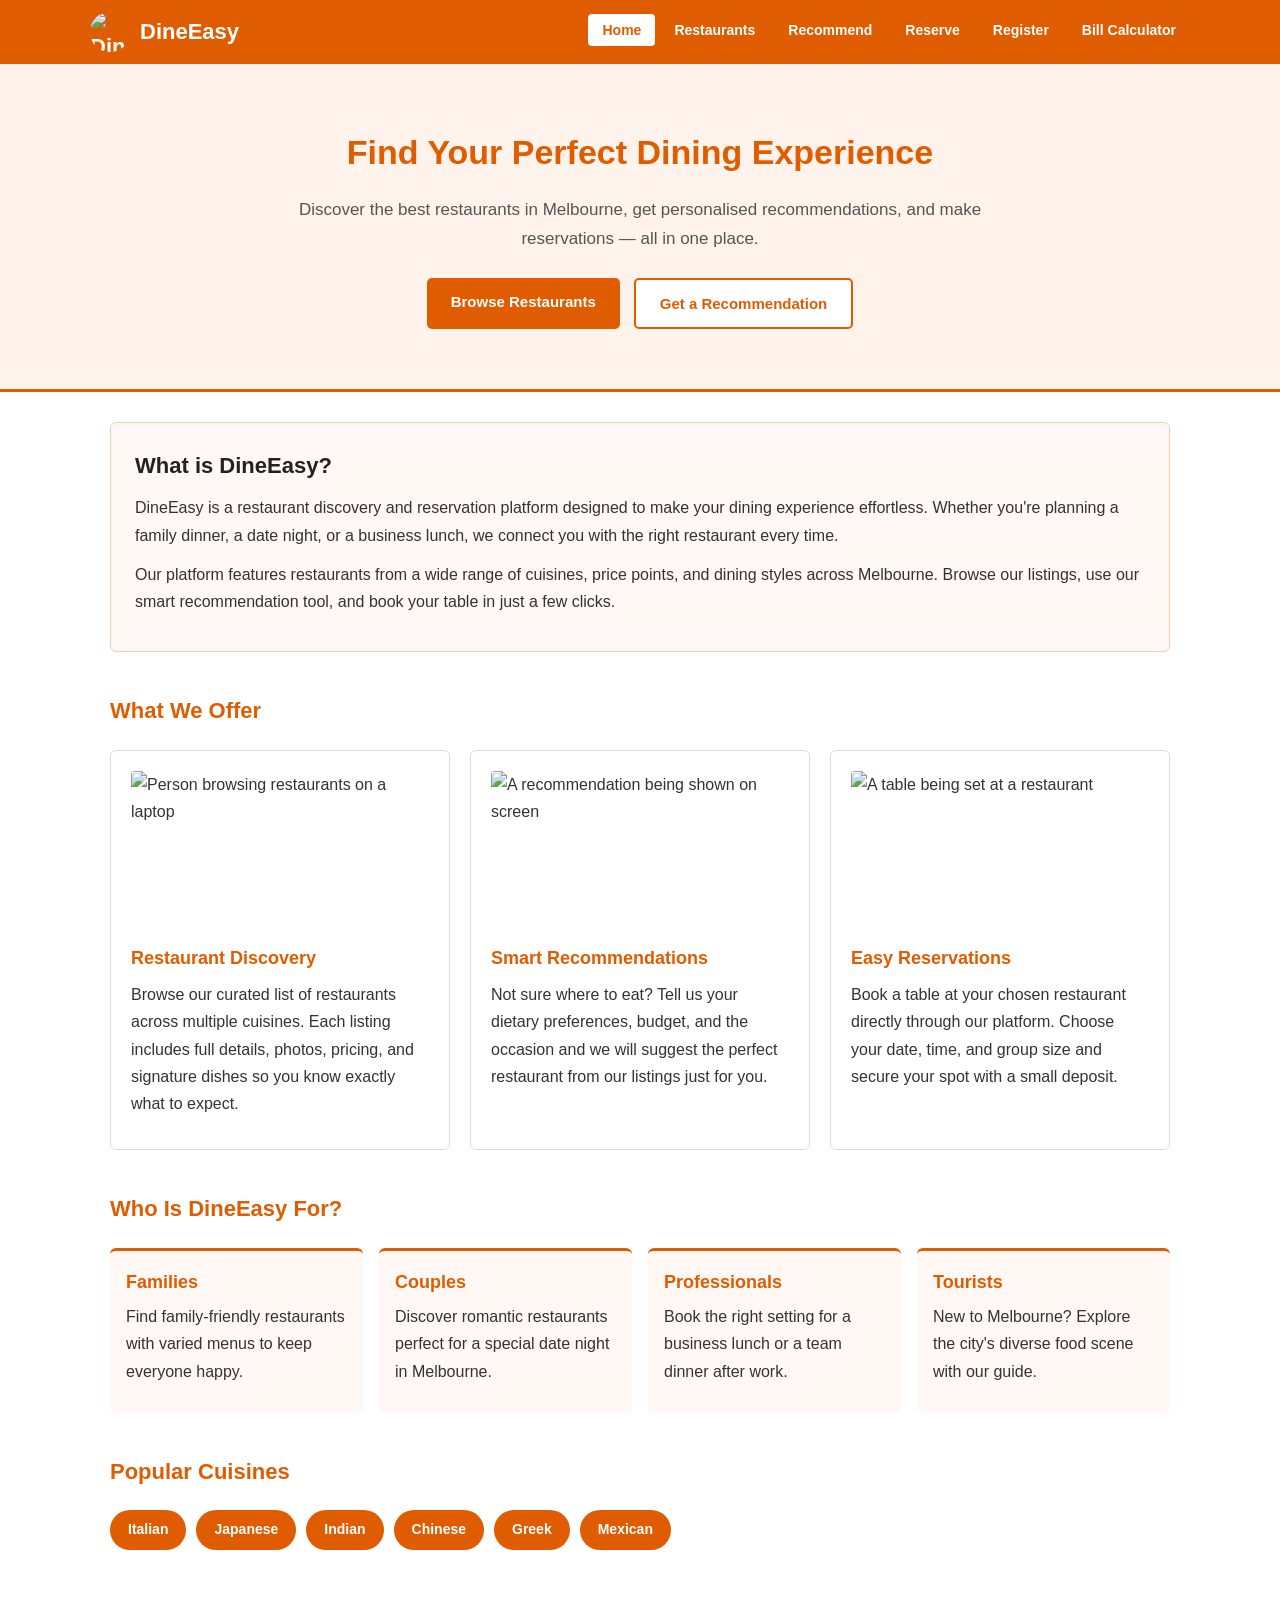
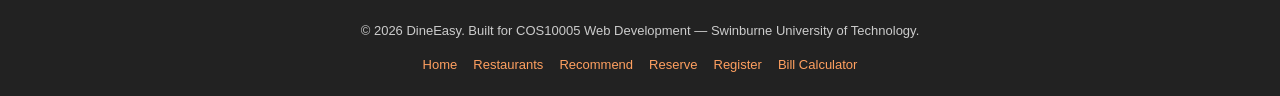
==== index.html @ e4858ee4 "Add files via upload" ====
<!DOCTYPE html>
<html lang="en">
<head>
    <meta charset="UTF-8">
    <meta name="viewport" content="width=device-width, initial-scale=1.0">
    <meta name="description" content="DineEasy - Discover and reserve restaurants in Melbourne">
    <title>DineEasy | Discover Melbourne Restaurants</title>
    <link rel="stylesheet" href="css/style.css">
</head>
<body>

    <!-- Header and navigation -->
    <header>
        <div class="header-inner">
            <div class="logo">
                <img src="images/logo.png" alt="DineEasy logo">
                <span>DineEasy</span>
            </div>
            <nav id="main-nav">
                <ul>
                    <li><a href="index.html" class="active">Home</a></li>
                    <li><a href="restaurants.html">Restaurants</a></li>
                    <li><a href="recommend.html">Recommend</a></li>
                    <li><a href="reservation.html">Reserve</a></li>
                    <li><a href="register.html">Register</a></li>
                    <li><a href="bill.html">Bill Calculator</a></li>
                </ul>
            </nav>
        </div>
    </header>

    <!-- Hero section -->
    <section class="hero">
        <div class="hero-inner">
            <h1>Find Your Perfect Dining Experience</h1>
            <p>Discover the best restaurants in Melbourne, get personalised recommendations, and make reservations — all in one place.</p>
            <div class="hero-buttons">
                <a href="restaurants.html" class="btn-primary">Browse Restaurants</a>
                <a href="recommend.html" class="btn-secondary">Get a Recommendation</a>
            </div>
        </div>
    </section>

    <main>

        <!-- About the platform -->
        <section class="about-section">
            <h2>What is DineEasy?</h2>
            <p>DineEasy is a restaurant discovery and reservation platform designed to make your dining experience effortless. Whether you're planning a family dinner, a date night, or a business lunch, we connect you with the right restaurant every time.</p>
            <p>Our platform features restaurants from a wide range of cuisines, price points, and dining styles across Melbourne. Browse our listings, use our smart recommendation tool, and book your table in just a few clicks.</p>
        </section>

        <!-- Services cards -->
        <section class="services-section">
            <h2>What We Offer</h2>
            <div class="cards-grid">

                <div class="card">
                    <img src="images/service1.jpg" alt="Person browsing restaurants on a laptop">
                    <h3>Restaurant Discovery</h3>
                    <p>Browse our curated list of restaurants across multiple cuisines. Each listing includes full details, photos, pricing, and signature dishes so you know exactly what to expect.</p>
                </div>

                <div class="card">
                    <img src="images/service2.jpg" alt="A recommendation being shown on screen">
                    <h3>Smart Recommendations</h3>
                    <p>Not sure where to eat? Tell us your dietary preferences, budget, and the occasion and we will suggest the perfect restaurant from our listings just for you.</p>
                </div>

                <div class="card">
                    <img src="images/service3.jpg" alt="A table being set at a restaurant">
                    <h3>Easy Reservations</h3>
                    <p>Book a table at your chosen restaurant directly through our platform. Choose your date, time, and group size and secure your spot with a small deposit.</p>
                </div>

            </div>
        </section>

        <!-- Who is it for -->
        <section class="users-section">
            <h2>Who Is DineEasy For?</h2>
            <div class="users-grid">
                <div class="user-item">
                    <h3>Families</h3>
                    <p>Find family-friendly restaurants with varied menus to keep everyone happy.</p>
                </div>
                <div class="user-item">
                    <h3>Couples</h3>
                    <p>Discover romantic restaurants perfect for a special date night in Melbourne.</p>
                </div>
                <div class="user-item">
                    <h3>Professionals</h3>
                    <p>Book the right setting for a business lunch or a team dinner after work.</p>
                </div>
                <div class="user-item">
                    <h3>Tourists</h3>
                    <p>New to Melbourne? Explore the city's diverse food scene with our guide.</p>
                </div>
            </div>
        </section>

        <!-- Quick links to restaurants -->
        <section class="quicklinks-section">
            <h2>Popular Cuisines</h2>
            <div class="cuisine-links">
                <a href="restaurants.html" class="cuisine-tag">Italian</a>
                <a href="restaurants.html" class="cuisine-tag">Japanese</a>
                <a href="restaurants.html" class="cuisine-tag">Indian</a>
                <a href="restaurants.html" class="cuisine-tag">Chinese</a>
                <a href="restaurants.html" class="cuisine-tag">Greek</a>
                <a href="restaurants.html" class="cuisine-tag">Mexican</a>
            </div>
        </section>

    </main>

    <footer>
        <p>&copy; 2026 DineEasy. Built for COS10005 Web Development — Swinburne University of Technology.</p>
        <nav class="footer-nav">
            <a href="index.html">Home</a>
            <a href="restaurants.html">Restaurants</a>
            <a href="recommend.html">Recommend</a>
            <a href="reservation.html">Reserve</a>
            <a href="register.html">Register</a>
            <a href="bill.html">Bill Calculator</a>
        </nav>
    </footer>

    <script src="js/script.js"></script>
</body>
</html>
---- css/style.css ----
/* style.css - DineEasy Restaurant Platform */
/* COS10005 Assignment 2 - Jenish Patel - 2026 */

/* ---- base / reset ---- */

* {
    box-sizing: border-box;
    margin: 0;
    padding: 0;
}

body {
    font-family: Arial, sans-serif;
    font-size: 16px;
    line-height: 1.7;
    color: #333;
    background-color: #fff;
}

/* grouping selector - all headings */
h1, h2, h3, h4 {
    color: #222;
    margin-bottom: 10px;
}

h1 { font-size: 30px; }
h2 { font-size: 22px; }
h3 { font-size: 18px; }

p { margin-bottom: 12px; }

/* element selector */
a { color: #e05c00; text-decoration: none; }
a:hover { text-decoration: underline; }
a:visited { color: #b84800; }

img {
    max-width: 100%;
    height: auto;
    display: block;
}

ul { padding-left: 20px; }
li { margin-bottom: 4px; }

/* ---- header ---- */

header {
    background-color: #e05c00;
    padding: 0 20px;
}

.header-inner {
    max-width: 1100px;
    margin: 0 auto;
    display: flex;
    align-items: center;
    justify-content: space-between;
    padding: 12px 0;
}

/* class selector */
.logo {
    display: flex;
    align-items: center;
    gap: 10px;
    color: white;
    font-size: 22px;
    font-weight: bold;
    text-decoration: none;
}

.logo img {
    width: 40px;
    height: 40px;
    border-radius: 50%;
    object-fit: cover;
}

/* ---- navigation ---- */

/* id selector */
#main-nav ul {
    list-style: none;
    display: flex;
    gap: 5px;
    padding: 0;
    margin: 0;
}

/* contextual selector */
#main-nav ul li a {
    color: white;
    padding: 8px 14px;
    border-radius: 4px;
    font-size: 14px;
    font-weight: bold;
    text-decoration: none;
    /* transition for hover effect */
    transition: background-color 0.3s ease;
}

/* pseudo-class */
#main-nav ul li a:hover {
    background-color: #b84800;
}

#main-nav ul li a:visited {
    color: white;
}

/* class selector - active page */
#main-nav ul li a.active {
    background-color: #fff;
    color: #e05c00;
}

/* ---- hero section ---- */

.hero {
    background-color: #fff3ec;
    padding: 60px 20px;
    text-align: center;
    border-bottom: 3px solid #e05c00;
}

.hero-inner {
    max-width: 700px;
    margin: 0 auto;
}

.hero h1 {
    font-size: 34px;
    color: #e05c00;
    margin-bottom: 14px;
}

.hero p {
    font-size: 17px;
    color: #555;
    margin-bottom: 24px;
}

.hero-buttons {
    display: flex;
    gap: 14px;
    justify-content: center;
    flex-wrap: wrap;
}

/* ---- buttons ---- */

/* class selector */
.btn-primary {
    background-color: #e05c00;
    color: white;
    padding: 11px 24px;
    border: none;
    border-radius: 5px;
    font-size: 15px;
    font-weight: bold;
    cursor: pointer;
    text-decoration: none;
    display: inline-block;
    transition: background-color 0.3s ease;
}

.btn-primary:hover {
    background-color: #b84800;
    text-decoration: none;
    color: white;
}

.btn-primary:visited {
    color: white;
}

/* class selector */
.btn-secondary {
    background-color: white;
    color: #e05c00;
    padding: 11px 24px;
    border: 2px solid #e05c00;
    border-radius: 5px;
    font-size: 15px;
    font-weight: bold;
    cursor: pointer;
    text-decoration: none;
    display: inline-block;
    transition: background-color 0.3s ease, color 0.3s ease;
}

.btn-secondary:hover {
    background-color: #e05c00;
    color: white;
    text-decoration: none;
}

/* ---- main layout ---- */

main {
    max-width: 1100px;
    margin: 30px auto;
    padding: 0 20px;
}

/* ---- page title section ---- */

.page-title {
    margin-bottom: 28px;
    border-left: 4px solid #e05c00;
    padding-left: 16px;
}

.page-title h1 {
    color: #e05c00;
    margin-bottom: 6px;
}

/* ---- home page sections ---- */

.about-section {
    margin-bottom: 40px;
    padding: 24px;
    background-color: #fff8f4;
    border-radius: 6px;
    border: 1px solid #f5cdb0;
}

.services-section,
.users-section,
.quicklinks-section {
    margin-bottom: 40px;
}

.services-section h2,
.users-section h2,
.quicklinks-section h2 {
    margin-bottom: 20px;
    color: #e05c00;
}

/* class selector - card grid */
.cards-grid {
    display: flex;
    gap: 20px;
    flex-wrap: wrap;
}

/* class selector */
.card {
    flex: 1;
    min-width: 250px;
    border: 1px solid #ddd;
    border-radius: 6px;
    padding: 20px;
    background-color: #fff;
}

/* contextual - img inside card */
.card img {
    width: 100%;
    height: 160px;
    object-fit: cover;
    border-radius: 4px;
    margin-bottom: 12px;
}

.card h3 {
    color: #e05c00;
    margin-bottom: 8px;
}

/* class selector */
.users-grid {
    display: flex;
    gap: 16px;
    flex-wrap: wrap;
}

.user-item {
    flex: 1;
    min-width: 200px;
    padding: 16px;
    background-color: #fff8f4;
    border-radius: 6px;
    border-top: 3px solid #e05c00;
}

.user-item h3 {
    color: #e05c00;
    margin-bottom: 6px;
}

/* cuisine tags */
.cuisine-links {
    display: flex;
    gap: 10px;
    flex-wrap: wrap;
}

/* class selector */
.cuisine-tag {
    background-color: #e05c00;
    color: white;
    padding: 8px 18px;
    border-radius: 20px;
    font-size: 14px;
    font-weight: bold;
    text-decoration: none;
    transition: background-color 0.3s ease;
}

.cuisine-tag:hover {
    background-color: #b84800;
    color: white;
    text-decoration: none;
}

/* ---- restaurant cards ---- */

/* class selector */
.restaurant-card {
    display: flex;
    gap: 24px;
    border: 1px solid #ddd;
    border-radius: 6px;
    padding: 20px;
    margin-bottom: 24px;
    background-color: #fff;
    align-items: flex-start;
}

/* contextual - img inside restaurant card */
.restaurant-card img {
    width: 240px;
    height: 200px;
    object-fit: cover;
    border-radius: 5px;
    flex-shrink: 0;
}

.restaurant-info { flex: 1; }

.restaurant-info h2 {
    color: #e05c00;
    margin-bottom: 6px;
}

/* class selector */
.cuisine-badge {
    display: inline-block;
    background-color: #e05c00;
    color: white;
    padding: 3px 12px;
    border-radius: 12px;
    font-size: 13px;
    font-weight: bold;
    margin-bottom: 10px;
}

.description {
    margin-bottom: 14px;
    font-size: 15px;
    color: #444;
}

.restaurant-details {
    display: flex;
    gap: 20px;
    flex-wrap: wrap;
    margin-bottom: 16px;
    background-color: #fff8f4;
    padding: 14px;
    border-radius: 5px;
}

.detail-item { flex: 1; min-width: 160px; }
.detail-item strong { color: #e05c00; display: block; margin-bottom: 4px; }
.detail-item ul { font-size: 14px; }
.detail-item p { font-size: 14px; margin-bottom: 0; }

/* ---- forms ---- */

.form-section {
    max-width: 620px;
    margin: 0 auto;
}

/* class selector */
.form-group {
    margin-bottom: 18px;
    display: flex;
    flex-direction: column;
}

/* element selector */
label {
    font-size: 14px;
    font-weight: bold;
    color: #333;
    margin-bottom: 5px;
}

/* element selectors grouped */
input[type="text"],
input[type="email"],
input[type="password"],
input[type="tel"],
input[type="number"],
input[type="date"],
input[type="time"],
select,
textarea {
    padding: 10px 12px;
    border: 1px solid #bbb;
    border-radius: 4px;
    font-size: 15px;
    font-family: Arial, sans-serif;
    width: 100%;
    transition: border-color 0.2s ease;
}

/* pseudo-class */
input[type="text"]:focus,
input[type="email"]:focus,
input[type="password"]:focus,
input[type="tel"]:focus,
input[type="number"]:focus,
input[type="date"]:focus,
input[type="time"]:focus,
select:focus,
textarea:focus {
    outline: none;
    border-color: #e05c00;
    box-shadow: 0 0 0 2px rgba(224, 92, 0, 0.15);
}

/* class selector */
.required { color: #c00; }

.radio-group,
.checkbox-group {
    display: flex;
    flex-wrap: wrap;
    gap: 12px;
    margin-top: 4px;
}

/* class selector */
.radio-label,
.checkbox-label {
    display: flex;
    align-items: center;
    gap: 6px;
    font-weight: normal;
    font-size: 15px;
    cursor: pointer;
}

/* class selector - error messages */
.error-msg {
    color: #c00;
    font-size: 13px;
    margin-top: 4px;
    display: block;
    min-height: 16px;
}

small {
    font-size: 12px;
    color: #777;
    margin-top: 3px;
}

/* ---- deposit display on reservation ---- */

.deposit-amount {
    font-size: 16px;
    font-weight: bold;
    color: #e05c00;
    background-color: #fff3ec;
    padding: 10px 14px;
    border-radius: 4px;
    border: 1px solid #f5cdb0;
    margin: 0;
}

/* ---- recommendation page ---- */

.recommend-section {
    max-width: 620px;
    margin: 0 auto;
}

.recommend-form-wrap {
    margin-bottom: 28px;
}

/* class selector */
.recommendation-result {
    background-color: #fff3ec;
    border: 2px solid #e05c00;
    border-radius: 6px;
    padding: 22px;
    margin-top: 20px;
}

.recommendation-result h2 {
    color: #e05c00;
    margin-bottom: 14px;
}

.result-card h3 {
    color: #e05c00;
    margin-bottom: 6px;
}

/* class selector */
.no-match-msg {
    background-color: #fff3ec;
    border: 1px solid #f5cdb0;
    border-radius: 5px;
    padding: 16px;
    margin-top: 20px;
    font-size: 15px;
}

/* ---- bill calculator ---- */

.bill-section {
    max-width: 700px;
    margin: 0 auto;
}

.bill-form-wrap {
    background-color: #fff8f4;
    border: 1px solid #f5cdb0;
    border-radius: 6px;
    padding: 24px;
    margin-bottom: 28px;
}

/* class selector */
.bill-result {
    background-color: #fff3ec;
    border: 2px solid #e05c00;
    border-radius: 6px;
    padding: 22px;
}

.bill-result h2 {
    color: #e05c00;
    margin-bottom: 16px;
}

/* class selector */
.bill-table {
    width: 100%;
    border-collapse: collapse;
    font-size: 15px;
    margin-bottom: 16px;
}

/* contextual - td inside bill-table */
.bill-table td {
    padding: 9px 12px;
    border-bottom: 1px solid #f0cdb0;
}

/* class selector */
.total-row td {
    background-color: #e05c00;
    color: white;
    font-size: 16px;
}

.bill-note {
    font-size: 13px;
    color: #777;
    font-style: italic;
    margin-bottom: 16px;
}

/* ---- footer ---- */

footer {
    background-color: #222;
    color: #ccc;
    text-align: center;
    padding: 20px;
    margin-top: 50px;
    font-size: 13px;
}

/* class selector */
.footer-nav {
    margin-top: 8px;
    display: flex;
    justify-content: center;
    gap: 16px;
    flex-wrap: wrap;
}

/* contextual - links in footer */
footer a { color: #ffa060; text-decoration: none; }
footer a:hover { color: white; }
footer a:visited { color: #ff8040; }


/* ============================================
   RESPONSIVE DESIGN
   Desktop: 1024px and above (default above)
   Tablet: 768px - 1023px
   Mobile: 767px and below
   ============================================ */

/* -- Tablet styles -- */
@media screen and (max-width: 1023px) and (min-width: 768px) {

    .header-inner {
        flex-direction: column;
        gap: 10px;
        padding: 12px 0;
        text-align: center;
    }

    #main-nav ul {
        flex-wrap: wrap;
        justify-content: center;
        gap: 4px;
    }

    .hero h1 { font-size: 26px; }

    .restaurant-card {
        flex-direction: column;
    }

    .restaurant-card img {
        width: 100%;
        height: 220px;
    }

    .cards-grid {
        gap: 16px;
    }

    .card {
        min-width: 200px;
    }

}

/* -- Mobile styles -- */
@media screen and (max-width: 767px) {

    body { font-size: 15px; }

    h1 { font-size: 22px; }
    h2 { font-size: 18px; }
    h3 { font-size: 16px; }

    /* header stacks on mobile */
    .header-inner {
        flex-direction: column;
        gap: 10px;
        padding: 12px 0;
        text-align: center;
    }

    /* nav stacks vertically */
    #main-nav ul {
        flex-direction: column;
        gap: 0;
        width: 100%;
    }

    #main-nav ul li a {
        display: block;
        text-align: center;
        border-bottom: 1px solid #c05000;
        border-radius: 0;
        padding: 10px;
    }

    .hero { padding: 30px 16px; }
    .hero h1 { font-size: 22px; }

    .hero-buttons {
        flex-direction: column;
        align-items: center;
    }

    main { padding: 0 14px; }

    /* restaurant card goes single column */
    .restaurant-card {
        flex-direction: column;
    }

    .restaurant-card img {
        width: 100%;
        height: 200px;
    }

    .restaurant-details {
        flex-direction: column;
        gap: 12px;
    }

    /* cards go single column */
    .cards-grid {
        flex-direction: column;
    }

    .users-grid {
        flex-direction: column;
    }

    .form-section { max-width: 100%; }

    .recommend-section { max-width: 100%; }

    .bill-section { max-width: 100%; }

    .radio-group,
    .checkbox-group {
        flex-direction: column;
        gap: 8px;
    }

    .footer-nav {
        flex-direction: column;
        align-items: center;
        gap: 8px;
    }

    .bill-table { font-size: 13px; }

}
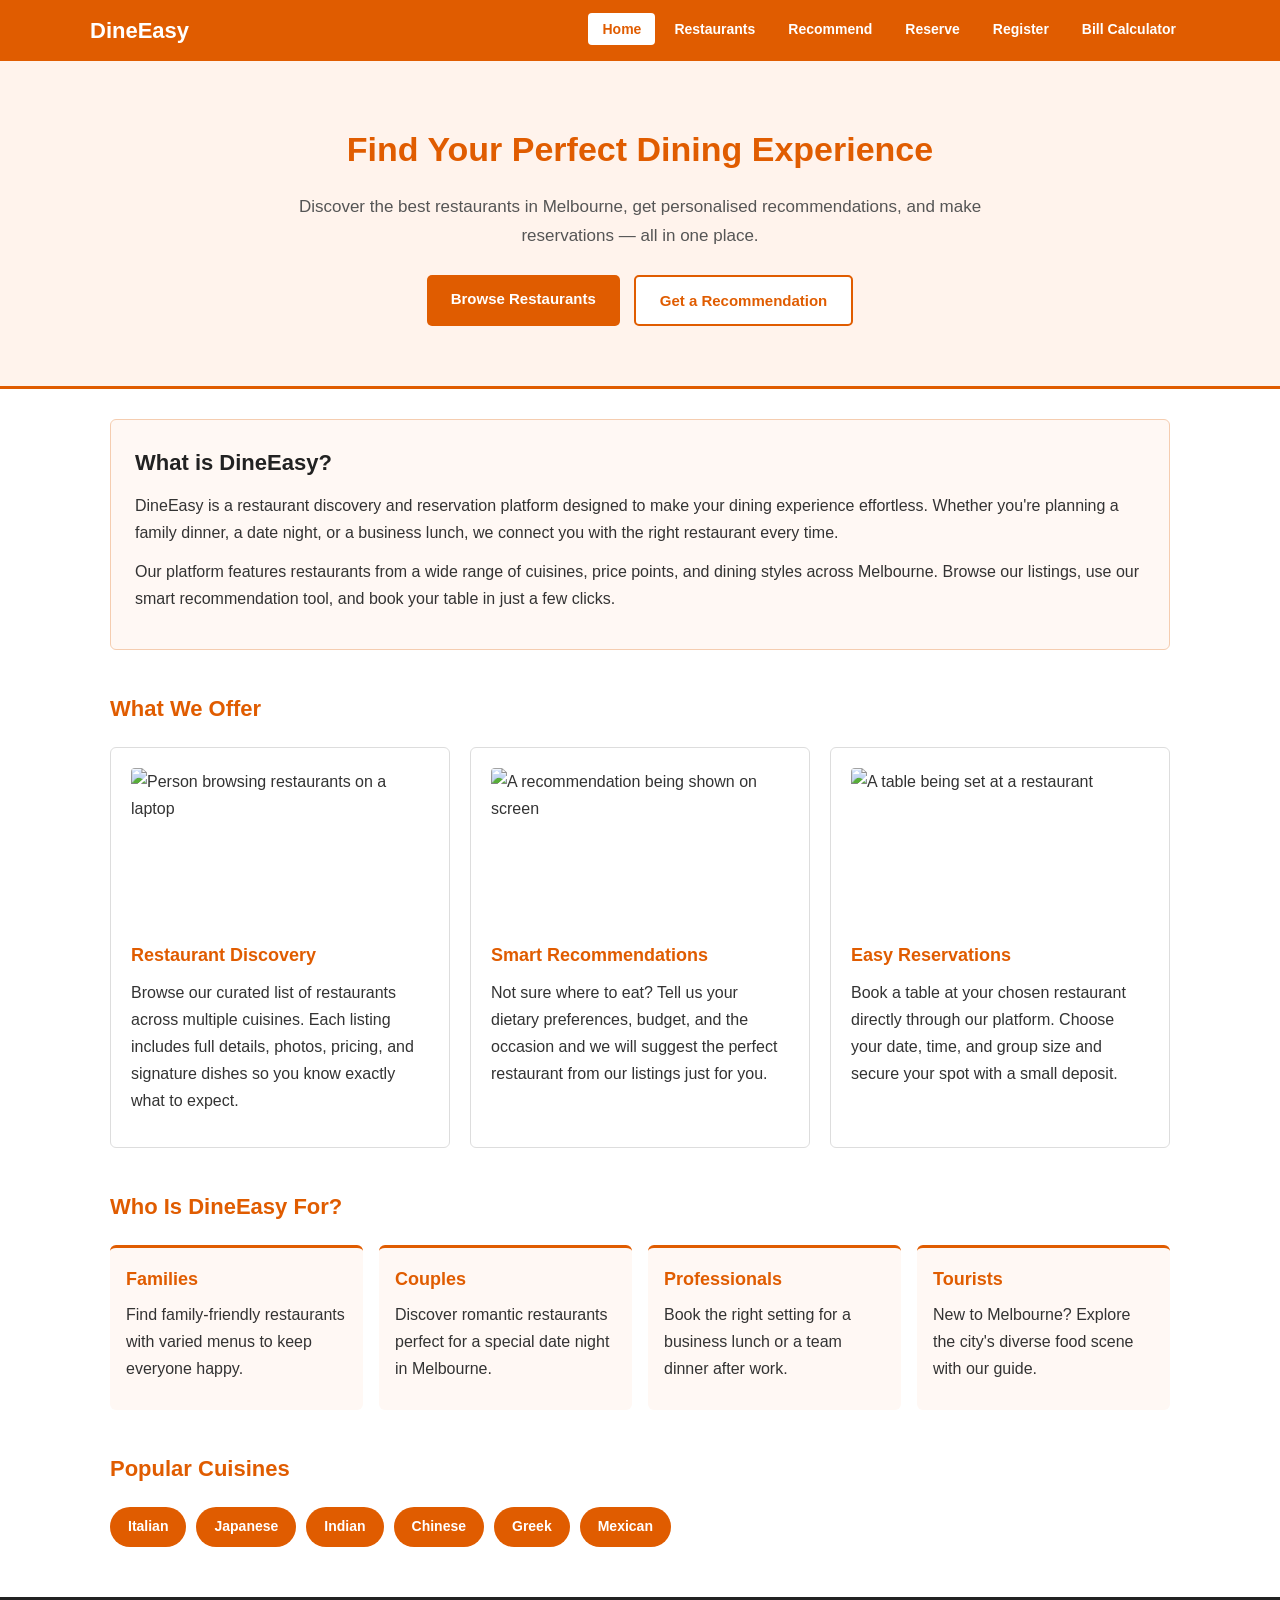
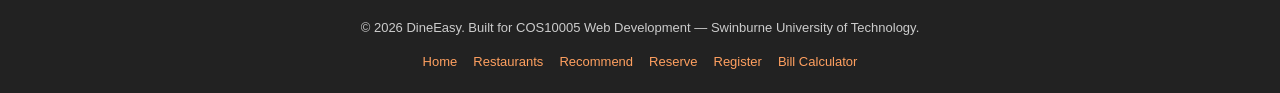
==== commit e990ba78: "Update index.html" ====
--- a/index.html
+++ b/index.html
@@ -13,7 +13,6 @@
     <header>
         <div class="header-inner">
             <div class="logo">
-                <img src="images/logo.png" alt="DineEasy logo">
                 <span>DineEasy</span>
             </div>
             <nav id="main-nav">
